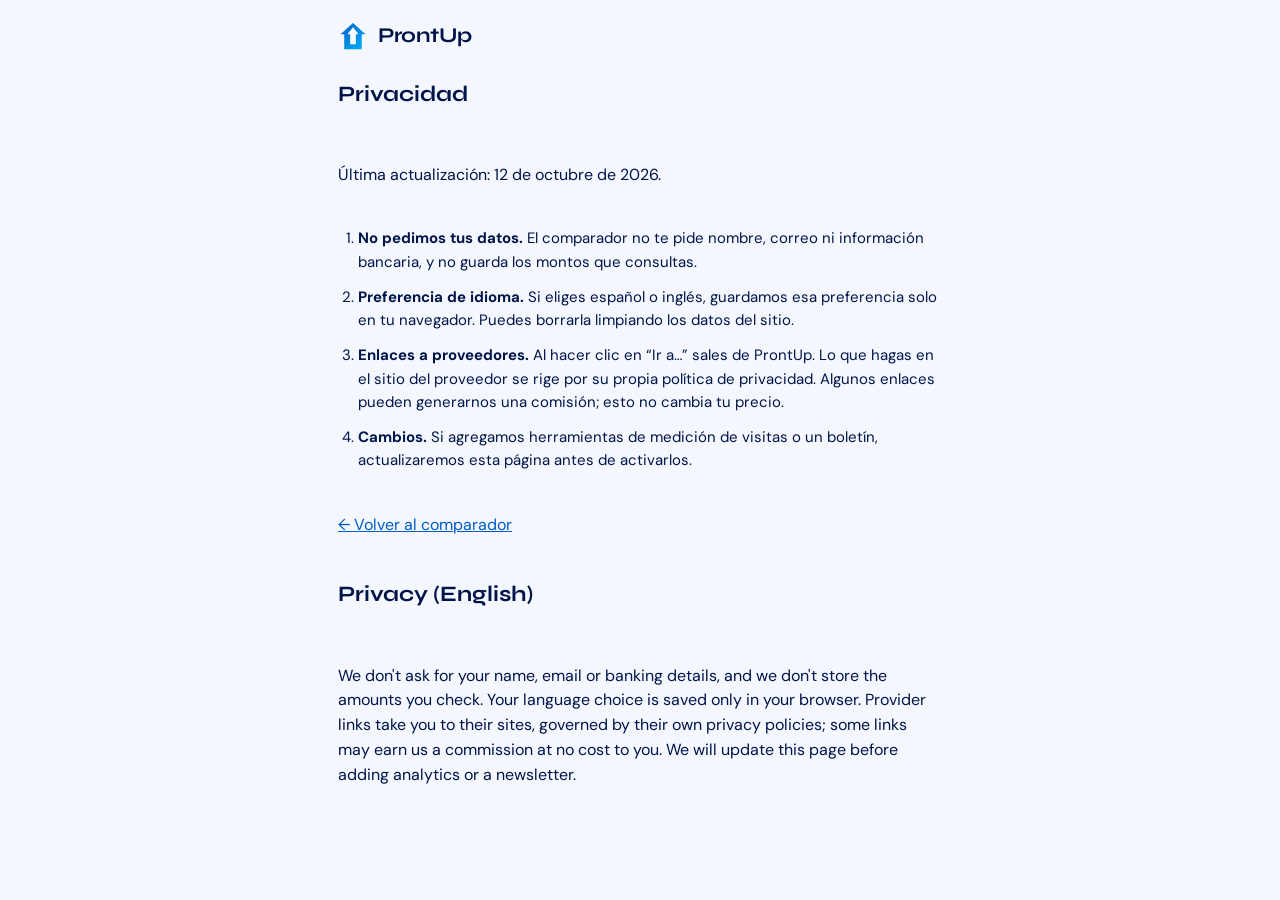
==== privacidad.html @ 5686f7f3 "Add files via upload" ====
<!doctype html>
<html lang="es">
<head>
<meta charset="utf-8">
<meta name="viewport" content="width=device-width, initial-scale=1">
<title>Privacidad – ProntUp Remesas</title>
<link rel="icon" href="favicon.svg" type="image/svg+xml">
<link rel="stylesheet" href="https://fonts.googleapis.com/css2?family=Syne:wght@700&family=DM+Sans:opsz,wght@9..40,400;9..40,500&display=swap">
<link rel="stylesheet" href="styles.css">
</head>
<body>
<div class="page">
  <header class="top">
    <a class="brand" href="/">
      <svg width="30" height="30" viewBox="0 0 48 48" fill="none" aria-hidden="true"><defs><linearGradient id="pmk" x1="4" y1="3" x2="44" y2="45" gradientUnits="userSpaceOnUse"><stop offset="0%" stop-color="#005bc5"/><stop offset="100%" stop-color="#00b4fc"/></linearGradient></defs><path d="M24 3L44 21H38V45H10V21H4L24 3Z" fill="url(#pmk)"/><path d="M24 10L33 21H28.5V37H19.5V21H15L24 10Z" fill="white"/></svg>
      <span class="wordmark">ProntUp</span>
    </a>
  </header>
  <main class="guide">
    <h2>Privacidad</h2>
    <p>Última actualización: 12 de octubre de 2026.</p>
    <ol>
      <li><strong>No pedimos tus datos.</strong> El comparador no te pide nombre, correo ni información bancaria, y no guarda los montos que consultas.</li>
      <li><strong>Preferencia de idioma.</strong> Si eliges español o inglés, guardamos esa preferencia solo en tu navegador. Puedes borrarla limpiando los datos del sitio.</li>
      <li><strong>Enlaces a proveedores.</strong> Al hacer clic en “Ir a…” sales de ProntUp. Lo que hagas en el sitio del proveedor se rige por su propia política de privacidad. Algunos enlaces pueden generarnos una comisión; esto no cambia tu precio.</li>
      <li><strong>Cambios.</strong> Si agregamos herramientas de medición de visitas o un boletín, actualizaremos esta página antes de activarlos.</li>
    </ol>
    <p><a href="/">← Volver al comparador</a></p>
    <h2 lang="en">Privacy (English)</h2>
    <p lang="en">We don't ask for your name, email or banking details, and we don't store the amounts you check. Your language choice is saved only in your browser. Provider links take you to their sites, governed by their own privacy policies; some links may earn us a commission at no cost to you. We will update this page before adding analytics or a newsletter.</p>
  </main>
</div>
</body>
</html>
---- styles.css ----
/* ProntUp – light theme (brand book v1.0, light-background variant) */
:root {
  --navy: #001449;
  --indigo: #012677;
  --blue: #005bc5;
  --blue-dark: #004a9e;
  --sky: #00b4fc;
  --bg: #f5f7ff;
  --card: #ffffff;
  --raised: #eef2ff;
  --border: rgba(0, 91, 197, 0.14);
  --border-strong: rgba(0, 91, 197, 0.28);
  --text: #001449;
  --text-2: #4a5a85;
  --display: 'Syne', sans-serif;
  --body: 'DM Sans', sans-serif;
}
*, *::before, *::after { box-sizing: border-box; }
html { scroll-behavior: smooth; }
body { margin: 0; background: var(--bg); color: var(--text); font-family: var(--body); font-size: 16px; line-height: 1.55; }
a { color: var(--blue); }
a:hover { color: var(--blue-dark); }
[hidden] { display: none !important; }

.page { max-width: 640px; margin: 0 auto; padding: 20px 18px 40px; display: flex; flex-direction: column; gap: 24px; }
main { display: flex; flex-direction: column; gap: 24px; }

.top { display: flex; align-items: center; justify-content: space-between; gap: 12px; }
.brand { display: flex; align-items: center; gap: 10px; text-decoration: none; color: var(--text); }
.wordmark { font-family: var(--display); font-weight: 700; font-size: 21px; letter-spacing: -0.02em; }
.label { font-size: 11px; font-weight: 500; letter-spacing: 0.15em; text-transform: uppercase; color: var(--blue); }

.langs { display: flex; gap: 4px; background: var(--card); border: 1px solid var(--border-strong); border-radius: 10px; padding: 3px; }
.langs .chip { min-height: 36px; min-width: 44px; flex: none; padding: 6px 10px; border: none; background: transparent; color: var(--text-2); font-size: 13px; }
.langs .chip[aria-pressed="true"] { background: var(--blue); color: #fff; }

.hero { display: flex; flex-direction: column; gap: 10px; }
h1 { margin: 0; font-family: var(--display); font-weight: 800; font-size: clamp(36px, 8vw, 52px); line-height: 1.02; letter-spacing: -0.025em; }
.accent { color: var(--blue); }
.lead { margin: 0; color: var(--text-2); max-width: 46ch; }

.panel { background: var(--card); border: 1px solid var(--border); border-radius: 20px; padding: 18px; display: flex; flex-direction: column; gap: 20px; }
.field { display: flex; flex-direction: column; gap: 10px; }
.row-between { display: flex; justify-content: space-between; align-items: baseline; }
.amount { font-family: var(--display); font-weight: 700; font-size: 26px; }
.amount small { font-family: var(--body); font-weight: 400; font-size: 13px; color: var(--text-2); }
.grid2 { display: grid; grid-template-columns: repeat(2, minmax(0, 1fr)); gap: 8px; }
.grid4 { display: grid; grid-template-columns: repeat(4, minmax(0, 1fr)); gap: 8px; }
.row { display: flex; gap: 8px; }
@media (min-width: 560px) { .grid2 { grid-template-columns: repeat(3, minmax(0, 1fr)); } }

.chip { min-height: 44px; padding: 10px 12px; border-radius: 10px; flex: 1; font-family: var(--body); font-size: 14px; font-weight: 500; cursor: pointer;
  background: var(--raised); color: var(--text); border: 1px solid var(--border-strong); text-align: center; }
.chip:hover { border-color: var(--blue); }
.chip[aria-pressed="true"] { background: var(--blue); color: #fff; border-color: var(--blue); }
.chip:focus-visible, .cta:focus-visible, .cta-outline:focus-visible { outline: 3px solid var(--sky); outline-offset: 2px; }

.banner { margin: 0; border-radius: 12px; padding: 14px; font-size: 14px; }
.banner.warn { background: #fff6e0; border: 1px solid #f0c36d; color: #6b4400; }
.banner.info { background: rgba(0, 91, 197, 0.06); border: 1px solid var(--border-strong); color: var(--text); }

.results { display: flex; flex-direction: column; gap: 6px; }
.results h2 { margin: 0; font-family: var(--display); font-weight: 700; font-size: 22px; line-height: 1.2; }
.muted { color: var(--text-2); margin: 0; }
.small { font-size: 13px; }
.cards { display: flex; flex-direction: column; gap: 12px; margin-top: 8px; }
.card { background: var(--card); border: 1px solid var(--border); border-radius: 16px; padding: 18px; display: flex; flex-direction: column; gap: 12px; }
.card.best { border: 2px solid var(--blue); }
.card-head { display: flex; justify-content: space-between; align-items: center; gap: 8px; }
.who { display: flex; align-items: center; gap: 12px; }
.rank { width: 30px; height: 30px; border-radius: 8px; background: rgba(0, 91, 197, 0.1); color: var(--blue); display: flex; align-items: center; justify-content: center; font-family: var(--display); font-weight: 700; font-size: 14px; }
.names { display: flex; flex-direction: column; gap: 2px; }
.pname { font-weight: 500; font-size: 16px; }
.meta { font-size: 12px; color: var(--text-2); }
.badge { padding: 4px 10px; border-radius: 100px; font-size: 11px; font-weight: 500; background: rgba(0, 180, 252, 0.12); color: var(--blue-dark); border: 1px solid var(--border-strong); white-space: nowrap; }
.total { display: flex; flex-direction: column; gap: 2px; }
.total-label { font-size: 12px; color: var(--text-2); }
.total-value { font-family: var(--display); font-weight: 700; font-size: 28px; letter-spacing: -0.02em; }
.total-value.pending { font-size: 22px; color: var(--text-2); }
.breakdown { margin: 0; font-size: 14px; }
.src { margin: 0; font-size: 12px; color: var(--text-2); }
.cta { display: flex; align-items: center; justify-content: center; min-height: 46px; border-radius: 10px; background: var(--blue); color: #fff; font-weight: 500; font-size: 15px; text-decoration: none; }
.cta:hover { background: var(--blue-dark); color: #fff; }
.empty { margin: 0; background: var(--card); border: 1px dashed var(--border-strong); border-radius: 16px; padding: 18px; font-size: 14px; }

.others { gap: 10px; }
.pills { list-style: none; margin: 0; padding: 0; display: flex; flex-wrap: wrap; gap: 8px; }
.pill { padding: 6px 12px; border-radius: 100px; font-size: 13px; background: var(--raised); border: 1px solid var(--border-strong); }

.edu { background: var(--indigo); background: linear-gradient(135deg, var(--indigo), var(--navy)); color: #eef2ff; border-radius: 20px; padding: 22px; display: flex; flex-direction: column; gap: 10px; }
.edu .label { color: #7fd8ff; }
.edu h3 { margin: 0; font-family: var(--display); font-weight: 700; font-size: 20px; line-height: 1.2; }
.edu p { margin: 0; font-size: 14px; color: #c9d4f2; }
.cta-outline { display: flex; align-items: center; justify-content: center; min-height: 46px; border-radius: 10px; border: 1px solid rgba(0, 180, 252, 0.5); color: #7fd8ff; font-weight: 500; font-size: 15px; text-decoration: none; }
.cta-outline:hover { color: #fff; border-color: #fff; }

.guide h2 { margin: 0 0 12px; font-family: var(--display); font-weight: 700; font-size: 22px; }
.guide ol { margin: 0; padding-left: 20px; display: flex; flex-direction: column; gap: 12px; }
.guide li { font-size: 15px; }

.foot { border-top: 1px solid var(--border); padding-top: 12px; display: flex; flex-direction: column; gap: 8px; }
.foot p { margin: 0; font-size: 13px; color: var(--text-2); }
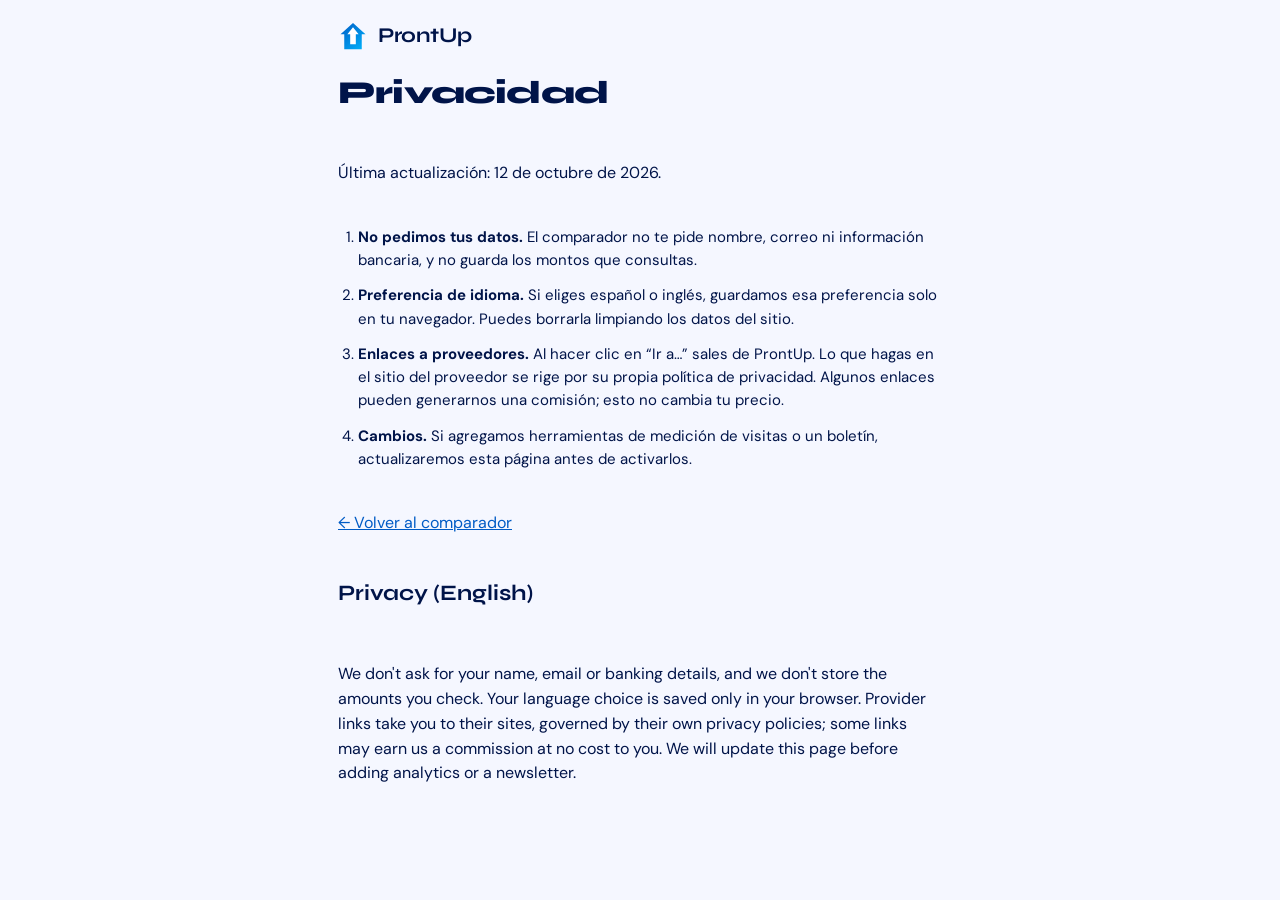
==== commit dc9b2b43: "Add files via upload" ====
--- a/privacidad.html
+++ b/privacidad.html
@@ -4,9 +4,11 @@
 <meta charset="utf-8">
 <meta name="viewport" content="width=device-width, initial-scale=1">
 <title>Privacidad – ProntUp Remesas</title>
-<link rel="icon" href="favicon.svg" type="image/svg+xml">
+<link rel="canonical" href="https://www.prontup.com/privacidad">
+<meta name="description" content="Cómo ProntUp Remesas trata tus datos: no pedimos datos personales ni guardamos los montos que consultas.">
+<link rel="icon" href="/favicon.svg" type="image/svg+xml">
 <link rel="stylesheet" href="https://fonts.googleapis.com/css2?family=Syne:wght@700&family=DM+Sans:opsz,wght@9..40,400;9..40,500&display=swap">
-<link rel="stylesheet" href="styles.css">
+<link rel="stylesheet" href="/styles.css">
 </head>
 <body>
 <div class="page">
@@ -17,7 +19,7 @@
     </a>
   </header>
   <main class="guide">
-    <h2>Privacidad</h2>
+    <h1 style="font-family: var(--display); font-size: 32px; margin: 0 0 12px;">Privacidad</h1>
     <p>Última actualización: 12 de octubre de 2026.</p>
     <ol>
       <li><strong>No pedimos tus datos.</strong> El comparador no te pide nombre, correo ni información bancaria, y no guarda los montos que consultas.</li>
--- a/styles.css
+++ b/styles.css
@@ -100,3 +100,21 @@
 
 .foot { border-top: 1px solid var(--border); padding-top: 12px; display: flex; flex-direction: column; gap: 8px; }
 .foot p { margin: 0; font-size: 13px; color: var(--text-2); }
+
+/* Country guide pages */
+.hero .label a { color: inherit; text-decoration: none; }
+.hero .label a:hover { text-decoration: underline; }
+.country-info { display: flex; flex-direction: column; gap: 12px; }
+.country-info h2, .countries-nav h2 { margin: 8px 0 0; font-family: var(--display); font-weight: 700; font-size: 22px; line-height: 1.2; }
+.table-wrap { overflow-x: auto; background: var(--card); border: 1px solid var(--border); border-radius: 16px; }
+table.prices { width: 100%; border-collapse: collapse; font-size: 14px; min-width: 560px; }
+table.prices caption { text-align: left; padding: 14px 16px 4px; font-size: 12px; color: var(--text-2); }
+table.prices th, table.prices td { text-align: left; padding: 10px 16px; border-bottom: 1px solid var(--border); vertical-align: top; }
+table.prices thead th { font-size: 11px; font-weight: 500; letter-spacing: 0.08em; text-transform: uppercase; color: var(--blue); }
+table.prices tbody th { font-weight: 500; }
+table.prices tbody tr:last-child th, table.prices tbody tr:last-child td { border-bottom: none; }
+.facts { margin: 0; padding-left: 20px; display: flex; flex-direction: column; gap: 10px; font-size: 15px; }
+.countries-nav ul { list-style: none; margin: 12px 0 0; padding: 0; display: grid; grid-template-columns: repeat(2, minmax(0, 1fr)); gap: 8px; }
+.countries-nav li a, .countries-nav li span { display: flex; align-items: center; min-height: 44px; padding: 10px 14px; border-radius: 10px; background: var(--card); border: 1px solid var(--border-strong); text-decoration: none; font-weight: 500; font-size: 14px; }
+.countries-nav li span { background: var(--raised); color: var(--text-2); }
+@media (min-width: 560px) { .countries-nav ul { grid-template-columns: repeat(3, minmax(0, 1fr)); } }
